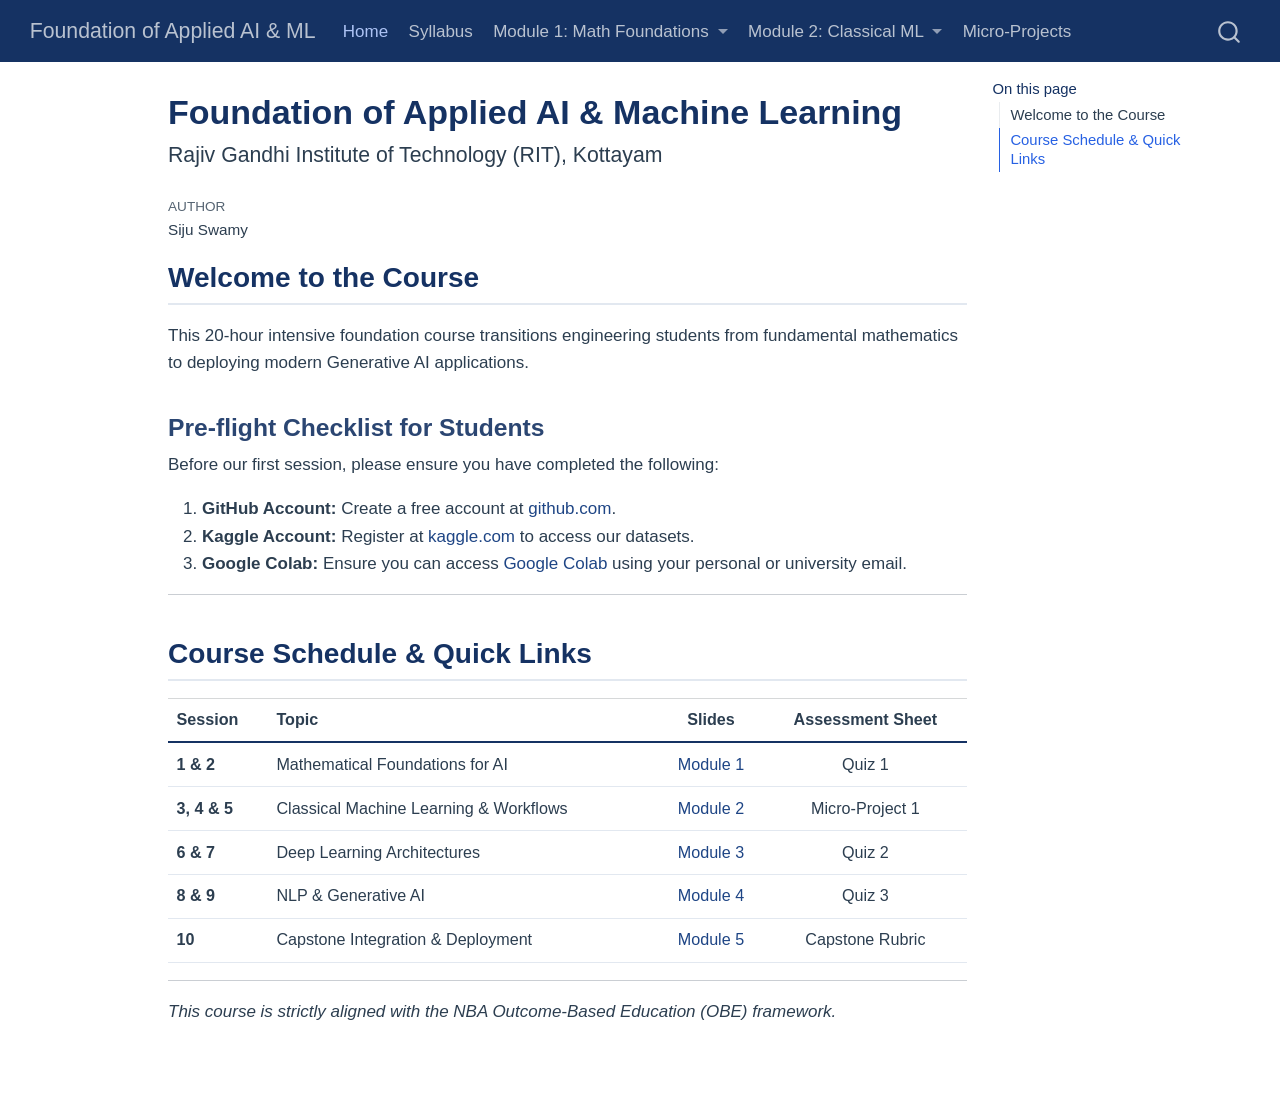
==== docs/index.html @ d94d8a8f "launch" ====
<!DOCTYPE html>
<html xmlns="http://www.w3.org/1999/xhtml" lang="en" xml:lang="en"><head>

<meta charset="utf-8">
<meta name="generator" content="quarto-1.7.31">

<meta name="viewport" content="width=device-width, initial-scale=1.0, user-scalable=yes">

<meta name="author" content="Siju Swamy">

<title>Foundation of Applied AI &amp; Machine Learning – Foundation of Applied AI &amp; ML</title>
<style>
code{white-space: pre-wrap;}
span.smallcaps{font-variant: small-caps;}
div.columns{display: flex; gap: min(4vw, 1.5em);}
div.column{flex: auto; overflow-x: auto;}
div.hanging-indent{margin-left: 1.5em; text-indent: -1.5em;}
ul.task-list{list-style: none;}
ul.task-list li input[type="checkbox"] {
  width: 0.8em;
  margin: 0 0.8em 0.2em -1em; /* quarto-specific, see https://github.com/quarto-dev/quarto-cli/issues/4556 */ 
  vertical-align: middle;
}
</style>


<script src="site_libs/quarto-nav/quarto-nav.js"></script>
<script src="site_libs/quarto-nav/headroom.min.js"></script>
<script src="site_libs/clipboard/clipboard.min.js"></script>
<script src="site_libs/quarto-search/autocomplete.umd.js"></script>
<script src="site_libs/quarto-search/fuse.min.js"></script>
<script src="site_libs/quarto-search/quarto-search.js"></script>
<meta name="quarto:offset" content="./">
<script src="site_libs/quarto-html/quarto.js" type="module"></script>
<script src="site_libs/quarto-html/tabsets/tabsets.js" type="module"></script>
<script src="site_libs/quarto-html/popper.min.js"></script>
<script src="site_libs/quarto-html/tippy.umd.min.js"></script>
<script src="site_libs/quarto-html/anchor.min.js"></script>
<link href="site_libs/quarto-html/tippy.css" rel="stylesheet">
<link href="site_libs/quarto-html/quarto-syntax-highlighting-e1a5c8363afafaef2c763b6775fbf3ca.css" rel="stylesheet" id="quarto-text-highlighting-styles">
<script src="site_libs/bootstrap/bootstrap.min.js"></script>
<link href="site_libs/bootstrap/bootstrap-icons.css" rel="stylesheet">
<link href="site_libs/bootstrap/bootstrap-f8e840f94dfca9d6b5a9540ce614d846.min.css" rel="stylesheet" append-hash="true" id="quarto-bootstrap" data-mode="light">
<script id="quarto-search-options" type="application/json">{
  "location": "navbar",
  "copy-button": false,
  "collapse-after": 3,
  "panel-placement": "end",
  "type": "overlay",
  "limit": 50,
  "keyboard-shortcut": [
    "f",
    "/",
    "s"
  ],
  "show-item-context": false,
  "language": {
    "search-no-results-text": "No results",
    "search-matching-documents-text": "matching documents",
    "search-copy-link-title": "Copy link to search",
    "search-hide-matches-text": "Hide additional matches",
    "search-more-match-text": "more match in this document",
    "search-more-matches-text": "more matches in this document",
    "search-clear-button-title": "Clear",
    "search-text-placeholder": "",
    "search-detached-cancel-button-title": "Cancel",
    "search-submit-button-title": "Submit",
    "search-label": "Search"
  }
}</script>


<link rel="stylesheet" href="styles.css">
</head>

<body class="nav-fixed quarto-light">

<div id="quarto-search-results"></div>
  <header id="quarto-header" class="headroom fixed-top">
    <nav class="navbar navbar-expand-lg " data-bs-theme="dark">
      <div class="navbar-container container-fluid">
      <div class="navbar-brand-container mx-auto">
    <a class="navbar-brand" href="./index.html">
    <span class="navbar-title">Foundation of Applied AI &amp; ML</span>
    </a>
  </div>
            <div id="quarto-search" class="" title="Search"></div>
          <button class="navbar-toggler" type="button" data-bs-toggle="collapse" data-bs-target="#navbarCollapse" aria-controls="navbarCollapse" role="menu" aria-expanded="false" aria-label="Toggle navigation" onclick="if (window.quartoToggleHeadroom) { window.quartoToggleHeadroom(); }">
  <span class="navbar-toggler-icon"></span>
</button>
          <div class="collapse navbar-collapse" id="navbarCollapse">
            <ul class="navbar-nav navbar-nav-scroll me-auto">
  <li class="nav-item">
    <a class="nav-link active" href="./index.html" aria-current="page"> 
<span class="menu-text">Home</span></a>
  </li>  
  <li class="nav-item">
    <a class="nav-link" href="./syllabus.html"> 
<span class="menu-text">Syllabus</span></a>
  </li>  
  <li class="nav-item dropdown ">
    <a class="nav-link dropdown-toggle" href="#" id="nav-menu-module-1-math-foundations" role="link" data-bs-toggle="dropdown" aria-expanded="false">
 <span class="menu-text">Module 1: Math Foundations</span>
    </a>
    <ul class="dropdown-menu" aria-labelledby="nav-menu-module-1-math-foundations">    
        <li>
    <a class="dropdown-item" href="./modules/module1_math.html">
 <span class="dropdown-text">Lecture Slides</span></a>
  </li>  
        <li>
    <a class="dropdown-item" href="./modules/module1_notes.html">
 <span class="dropdown-text">Detailed Study Notes</span></a>
  </li>  
    </ul>
  </li>
  <li class="nav-item dropdown ">
    <a class="nav-link dropdown-toggle" href="#" id="nav-menu-module-2-classical-ml" role="link" data-bs-toggle="dropdown" aria-expanded="false">
 <span class="menu-text">Module 2: Classical ML</span>
    </a>
    <ul class="dropdown-menu" aria-labelledby="nav-menu-module-2-classical-ml">    
        <li>
    <a class="dropdown-item" href="./modules/module2_ml.html">
 <span class="dropdown-text">Lecture Slides</span></a>
  </li>  
        <li>
    <a class="dropdown-item" href="./modules/module2_notes.html">
 <span class="dropdown-text">Detailed Study Notes</span></a>
  </li>  
    </ul>
  </li>
  <li class="nav-item">
    <a class="nav-link" href="./assessments/project_guide.qmd"> 
<span class="menu-text">Micro-Projects</span></a>
  </li>  
</ul>
          </div> <!-- /navcollapse -->
            <div class="quarto-navbar-tools">
</div>
      </div> <!-- /container-fluid -->
    </nav>
</header>
<!-- content -->
<div id="quarto-content" class="quarto-container page-columns page-rows-contents page-layout-article page-navbar">
<!-- sidebar -->
<!-- margin-sidebar -->
    <div id="quarto-margin-sidebar" class="sidebar margin-sidebar">
        <nav id="TOC" role="doc-toc" class="toc-active">
    <h2 id="toc-title">On this page</h2>
   
  <ul>
  <li><a href="#welcome-to-the-course" id="toc-welcome-to-the-course" class="nav-link active" data-scroll-target="#welcome-to-the-course">Welcome to the Course</a>
  <ul class="collapse">
  <li><a href="#pre-flight-checklist-for-students" id="toc-pre-flight-checklist-for-students" class="nav-link" data-scroll-target="#pre-flight-checklist-for-students">Pre-flight Checklist for Students</a></li>
  </ul></li>
  <li><a href="#course-schedule-quick-links" id="toc-course-schedule-quick-links" class="nav-link" data-scroll-target="#course-schedule-quick-links">Course Schedule &amp; Quick Links</a></li>
  </ul>
</nav>
    </div>
<!-- main -->
<main class="content" id="quarto-document-content">

<header id="title-block-header" class="quarto-title-block default">
<div class="quarto-title">
<h1 class="title">Foundation of Applied AI &amp; Machine Learning</h1>
<p class="subtitle lead">Rajiv Gandhi Institute of Technology (RIT), Kottayam</p>
</div>



<div class="quarto-title-meta">

    <div>
    <div class="quarto-title-meta-heading">Author</div>
    <div class="quarto-title-meta-contents">
             <p>Siju Swamy </p>
          </div>
  </div>
    
  
    
  </div>
  


</header>


<section id="welcome-to-the-course" class="level2">
<h2 class="anchored" data-anchor-id="welcome-to-the-course">Welcome to the Course</h2>
<p>This 20-hour intensive foundation course transitions engineering students from fundamental mathematics to deploying modern Generative AI applications.</p>
<section id="pre-flight-checklist-for-students" class="level3">
<h3 class="anchored" data-anchor-id="pre-flight-checklist-for-students">Pre-flight Checklist for Students</h3>
<p>Before our first session, please ensure you have completed the following:</p>
<ol type="1">
<li><strong>GitHub Account:</strong> Create a free account at <a href="https://github.com/">github.com</a>.</li>
<li><strong>Kaggle Account:</strong> Register at <a href="https://kaggle.com/">kaggle.com</a> to access our datasets.</li>
<li><strong>Google Colab:</strong> Ensure you can access <a href="https://colab.research.google.com/">Google Colab</a> using your personal or university email.</li>
</ol>
<hr>
</section>
</section>
<section id="course-schedule-quick-links" class="level2">
<h2 class="anchored" data-anchor-id="course-schedule-quick-links">Course Schedule &amp; Quick Links</h2>
<table class="caption-top table">
<thead>
<tr class="header">
<th style="text-align: left;">Session</th>
<th style="text-align: left;">Topic</th>
<th style="text-align: center;">Slides</th>
<th style="text-align: center;">Assessment Sheet</th>
</tr>
</thead>
<tbody>
<tr class="odd">
<td style="text-align: left;"><strong>1 &amp; 2</strong></td>
<td style="text-align: left;">Mathematical Foundations for AI</td>
<td style="text-align: center;"><a href="./modules/module1_math.html">Module 1</a></td>
<td style="text-align: center;">Quiz 1</td>
</tr>
<tr class="even">
<td style="text-align: left;"><strong>3, 4 &amp; 5</strong></td>
<td style="text-align: left;">Classical Machine Learning &amp; Workflows</td>
<td style="text-align: center;"><a href="./modules/module2_ml.html">Module 2</a></td>
<td style="text-align: center;">Micro-Project 1</td>
</tr>
<tr class="odd">
<td style="text-align: left;"><strong>6 &amp; 7</strong></td>
<td style="text-align: left;">Deep Learning Architectures</td>
<td style="text-align: center;"><a href="modules/module3_dl.qmd">Module 3</a></td>
<td style="text-align: center;">Quiz 2</td>
</tr>
<tr class="even">
<td style="text-align: left;"><strong>8 &amp; 9</strong></td>
<td style="text-align: left;">NLP &amp; Generative AI</td>
<td style="text-align: center;"><a href="modules/module4_nlp.qmd">Module 4</a></td>
<td style="text-align: center;">Quiz 3</td>
</tr>
<tr class="odd">
<td style="text-align: left;"><strong>10</strong></td>
<td style="text-align: left;">Capstone Integration &amp; Deployment</td>
<td style="text-align: center;"><a href="modules/module5_capstone.qmd">Module 5</a></td>
<td style="text-align: center;">Capstone Rubric</td>
</tr>
</tbody>
</table>
<hr>
<p><em>This course is strictly aligned with the NBA Outcome-Based Education (OBE) framework.</em></p>


</section>

</main> <!-- /main -->
<script id="quarto-html-after-body" type="application/javascript">
  window.document.addEventListener("DOMContentLoaded", function (event) {
    const icon = "";
    const anchorJS = new window.AnchorJS();
    anchorJS.options = {
      placement: 'right',
      icon: icon
    };
    anchorJS.add('.anchored');
    const isCodeAnnotation = (el) => {
      for (const clz of el.classList) {
        if (clz.startsWith('code-annotation-')) {                     
          return true;
        }
      }
      return false;
    }
    const onCopySuccess = function(e) {
      // button target
      const button = e.trigger;
      // don't keep focus
      button.blur();
      // flash "checked"
      button.classList.add('code-copy-button-checked');
      var currentTitle = button.getAttribute("title");
      button.setAttribute("title", "Copied!");
      let tooltip;
      if (window.bootstrap) {
        button.setAttribute("data-bs-toggle", "tooltip");
        button.setAttribute("data-bs-placement", "left");
        button.setAttribute("data-bs-title", "Copied!");
        tooltip = new bootstrap.Tooltip(button, 
          { trigger: "manual", 
            customClass: "code-copy-button-tooltip",
            offset: [0, -8]});
        tooltip.show();    
      }
      setTimeout(function() {
        if (tooltip) {
          tooltip.hide();
          button.removeAttribute("data-bs-title");
          button.removeAttribute("data-bs-toggle");
          button.removeAttribute("data-bs-placement");
        }
        button.setAttribute("title", currentTitle);
        button.classList.remove('code-copy-button-checked');
      }, 1000);
      // clear code selection
      e.clearSelection();
    }
    const getTextToCopy = function(trigger) {
        const codeEl = trigger.previousElementSibling.cloneNode(true);
        for (const childEl of codeEl.children) {
          if (isCodeAnnotation(childEl)) {
            childEl.remove();
          }
        }
        return codeEl.innerText;
    }
    const clipboard = new window.ClipboardJS('.code-copy-button:not([data-in-quarto-modal])', {
      text: getTextToCopy
    });
    clipboard.on('success', onCopySuccess);
    if (window.document.getElementById('quarto-embedded-source-code-modal')) {
      const clipboardModal = new window.ClipboardJS('.code-copy-button[data-in-quarto-modal]', {
        text: getTextToCopy,
        container: window.document.getElementById('quarto-embedded-source-code-modal')
      });
      clipboardModal.on('success', onCopySuccess);
    }
      var localhostRegex = new RegExp(/^(?:http|https):\/\/localhost\:?[0-9]*\//);
      var mailtoRegex = new RegExp(/^mailto:/);
        var filterRegex = new RegExp("https:\/\/<your-github-username>\.github\.io\/rit-ai-course");
      var isInternal = (href) => {
          return filterRegex.test(href) || localhostRegex.test(href) || mailtoRegex.test(href);
      }
      // Inspect non-navigation links and adorn them if external
     var links = window.document.querySelectorAll('a[href]:not(.nav-link):not(.navbar-brand):not(.toc-action):not(.sidebar-link):not(.sidebar-item-toggle):not(.pagination-link):not(.no-external):not([aria-hidden]):not(.dropdown-item):not(.quarto-navigation-tool):not(.about-link)');
      for (var i=0; i<links.length; i++) {
        const link = links[i];
        if (!isInternal(link.href)) {
          // undo the damage that might have been done by quarto-nav.js in the case of
          // links that we want to consider external
          if (link.dataset.originalHref !== undefined) {
            link.href = link.dataset.originalHref;
          }
        }
      }
    function tippyHover(el, contentFn, onTriggerFn, onUntriggerFn) {
      const config = {
        allowHTML: true,
        maxWidth: 500,
        delay: 100,
        arrow: false,
        appendTo: function(el) {
            return el.parentElement;
        },
        interactive: true,
        interactiveBorder: 10,
        theme: 'quarto',
        placement: 'bottom-start',
      };
      if (contentFn) {
        config.content = contentFn;
      }
      if (onTriggerFn) {
        config.onTrigger = onTriggerFn;
      }
      if (onUntriggerFn) {
        config.onUntrigger = onUntriggerFn;
      }
      window.tippy(el, config); 
    }
    const noterefs = window.document.querySelectorAll('a[role="doc-noteref"]');
    for (var i=0; i<noterefs.length; i++) {
      const ref = noterefs[i];
      tippyHover(ref, function() {
        // use id or data attribute instead here
        let href = ref.getAttribute('data-footnote-href') || ref.getAttribute('href');
        try { href = new URL(href).hash; } catch {}
        const id = href.replace(/^#\/?/, "");
        const note = window.document.getElementById(id);
        if (note) {
          return note.innerHTML;
        } else {
          return "";
        }
      });
    }
    const xrefs = window.document.querySelectorAll('a.quarto-xref');
    const processXRef = (id, note) => {
      // Strip column container classes
      const stripColumnClz = (el) => {
        el.classList.remove("page-full", "page-columns");
        if (el.children) {
          for (const child of el.children) {
            stripColumnClz(child);
          }
        }
      }
      stripColumnClz(note)
      if (id === null || id.startsWith('sec-')) {
        // Special case sections, only their first couple elements
        const container = document.createElement("div");
        if (note.children && note.children.length > 2) {
          container.appendChild(note.children[0].cloneNode(true));
          for (let i = 1; i < note.children.length; i++) {
            const child = note.children[i];
            if (child.tagName === "P" && child.innerText === "") {
              continue;
            } else {
              container.appendChild(child.cloneNode(true));
              break;
            }
          }
          if (window.Quarto?.typesetMath) {
            window.Quarto.typesetMath(container);
          }
          return container.innerHTML
        } else {
          if (window.Quarto?.typesetMath) {
            window.Quarto.typesetMath(note);
          }
          return note.innerHTML;
        }
      } else {
        // Remove any anchor links if they are present
        const anchorLink = note.querySelector('a.anchorjs-link');
        if (anchorLink) {
          anchorLink.remove();
        }
        if (window.Quarto?.typesetMath) {
          window.Quarto.typesetMath(note);
        }
        if (note.classList.contains("callout")) {
          return note.outerHTML;
        } else {
          return note.innerHTML;
        }
      }
    }
    for (var i=0; i<xrefs.length; i++) {
      const xref = xrefs[i];
      tippyHover(xref, undefined, function(instance) {
        instance.disable();
        let url = xref.getAttribute('href');
        let hash = undefined; 
        if (url.startsWith('#')) {
          hash = url;
        } else {
          try { hash = new URL(url).hash; } catch {}
        }
        if (hash) {
          const id = hash.replace(/^#\/?/, "");
          const note = window.document.getElementById(id);
          if (note !== null) {
            try {
              const html = processXRef(id, note.cloneNode(true));
              instance.setContent(html);
            } finally {
              instance.enable();
              instance.show();
            }
          } else {
            // See if we can fetch this
            fetch(url.split('#')[0])
            .then(res => res.text())
            .then(html => {
              const parser = new DOMParser();
              const htmlDoc = parser.parseFromString(html, "text/html");
              const note = htmlDoc.getElementById(id);
              if (note !== null) {
                const html = processXRef(id, note);
                instance.setContent(html);
              } 
            }).finally(() => {
              instance.enable();
              instance.show();
            });
          }
        } else {
          // See if we can fetch a full url (with no hash to target)
          // This is a special case and we should probably do some content thinning / targeting
          fetch(url)
          .then(res => res.text())
          .then(html => {
            const parser = new DOMParser();
            const htmlDoc = parser.parseFromString(html, "text/html");
            const note = htmlDoc.querySelector('main.content');
            if (note !== null) {
              // This should only happen for chapter cross references
              // (since there is no id in the URL)
              // remove the first header
              if (note.children.length > 0 && note.children[0].tagName === "HEADER") {
                note.children[0].remove();
              }
              const html = processXRef(null, note);
              instance.setContent(html);
            } 
          }).finally(() => {
            instance.enable();
            instance.show();
          });
        }
      }, function(instance) {
      });
    }
        let selectedAnnoteEl;
        const selectorForAnnotation = ( cell, annotation) => {
          let cellAttr = 'data-code-cell="' + cell + '"';
          let lineAttr = 'data-code-annotation="' +  annotation + '"';
          const selector = 'span[' + cellAttr + '][' + lineAttr + ']';
          return selector;
        }
        const selectCodeLines = (annoteEl) => {
          const doc = window.document;
          const targetCell = annoteEl.getAttribute("data-target-cell");
          const targetAnnotation = annoteEl.getAttribute("data-target-annotation");
          const annoteSpan = window.document.querySelector(selectorForAnnotation(targetCell, targetAnnotation));
          const lines = annoteSpan.getAttribute("data-code-lines").split(",");
          const lineIds = lines.map((line) => {
            return targetCell + "-" + line;
          })
          let top = null;
          let height = null;
          let parent = null;
          if (lineIds.length > 0) {
              //compute the position of the single el (top and bottom and make a div)
              const el = window.document.getElementById(lineIds[0]);
              top = el.offsetTop;
              height = el.offsetHeight;
              parent = el.parentElement.parentElement;
            if (lineIds.length > 1) {
              const lastEl = window.document.getElementById(lineIds[lineIds.length - 1]);
              const bottom = lastEl.offsetTop + lastEl.offsetHeight;
              height = bottom - top;
            }
            if (top !== null && height !== null && parent !== null) {
              // cook up a div (if necessary) and position it 
              let div = window.document.getElementById("code-annotation-line-highlight");
              if (div === null) {
                div = window.document.createElement("div");
                div.setAttribute("id", "code-annotation-line-highlight");
                div.style.position = 'absolute';
                parent.appendChild(div);
              }
              div.style.top = top - 2 + "px";
              div.style.height = height + 4 + "px";
              div.style.left = 0;
              let gutterDiv = window.document.getElementById("code-annotation-line-highlight-gutter");
              if (gutterDiv === null) {
                gutterDiv = window.document.createElement("div");
                gutterDiv.setAttribute("id", "code-annotation-line-highlight-gutter");
                gutterDiv.style.position = 'absolute';
                const codeCell = window.document.getElementById(targetCell);
                const gutter = codeCell.querySelector('.code-annotation-gutter');
                gutter.appendChild(gutterDiv);
              }
              gutterDiv.style.top = top - 2 + "px";
              gutterDiv.style.height = height + 4 + "px";
            }
            selectedAnnoteEl = annoteEl;
          }
        };
        const unselectCodeLines = () => {
          const elementsIds = ["code-annotation-line-highlight", "code-annotation-line-highlight-gutter"];
          elementsIds.forEach((elId) => {
            const div = window.document.getElementById(elId);
            if (div) {
              div.remove();
            }
          });
          selectedAnnoteEl = undefined;
        };
          // Handle positioning of the toggle
      window.addEventListener(
        "resize",
        throttle(() => {
          elRect = undefined;
          if (selectedAnnoteEl) {
            selectCodeLines(selectedAnnoteEl);
          }
        }, 10)
      );
      function throttle(fn, ms) {
      let throttle = false;
      let timer;
        return (...args) => {
          if(!throttle) { // first call gets through
              fn.apply(this, args);
              throttle = true;
          } else { // all the others get throttled
              if(timer) clearTimeout(timer); // cancel #2
              timer = setTimeout(() => {
                fn.apply(this, args);
                timer = throttle = false;
              }, ms);
          }
        };
      }
        // Attach click handler to the DT
        const annoteDls = window.document.querySelectorAll('dt[data-target-cell]');
        for (const annoteDlNode of annoteDls) {
          annoteDlNode.addEventListener('click', (event) => {
            const clickedEl = event.target;
            if (clickedEl !== selectedAnnoteEl) {
              unselectCodeLines();
              const activeEl = window.document.querySelector('dt[data-target-cell].code-annotation-active');
              if (activeEl) {
                activeEl.classList.remove('code-annotation-active');
              }
              selectCodeLines(clickedEl);
              clickedEl.classList.add('code-annotation-active');
            } else {
              // Unselect the line
              unselectCodeLines();
              clickedEl.classList.remove('code-annotation-active');
            }
          });
        }
    const findCites = (el) => {
      const parentEl = el.parentElement;
      if (parentEl) {
        const cites = parentEl.dataset.cites;
        if (cites) {
          return {
            el,
            cites: cites.split(' ')
          };
        } else {
          return findCites(el.parentElement)
        }
      } else {
        return undefined;
      }
    };
    var bibliorefs = window.document.querySelectorAll('a[role="doc-biblioref"]');
    for (var i=0; i<bibliorefs.length; i++) {
      const ref = bibliorefs[i];
      const citeInfo = findCites(ref);
      if (citeInfo) {
        tippyHover(citeInfo.el, function() {
          var popup = window.document.createElement('div');
          citeInfo.cites.forEach(function(cite) {
            var citeDiv = window.document.createElement('div');
            citeDiv.classList.add('hanging-indent');
            citeDiv.classList.add('csl-entry');
            var biblioDiv = window.document.getElementById('ref-' + cite);
            if (biblioDiv) {
              citeDiv.innerHTML = biblioDiv.innerHTML;
            }
            popup.appendChild(citeDiv);
          });
          return popup.innerHTML;
        });
      }
    }
  });
  </script>
</div> <!-- /content -->




</body></html>
---- docs/site_libs/quarto-html/tippy.css ----
.tippy-box[data-animation=fade][data-state=hidden]{opacity:0}[data-tippy-root]{max-width:calc(100vw - 10px)}.tippy-box{position:relative;background-color:#333;color:#fff;border-radius:4px;font-size:14px;line-height:1.4;white-space:normal;outline:0;transition-property:transform,visibility,opacity}.tippy-box[data-placement^=top]>.tippy-arrow{bottom:0}.tippy-box[data-placement^=top]>.tippy-arrow:before{bottom:-7px;left:0;border-width:8px 8px 0;border-top-color:initial;transform-origin:center top}.tippy-box[data-placement^=bottom]>.tippy-arrow{top:0}.tippy-box[data-placement^=bottom]>.tippy-arrow:before{top:-7px;left:0;border-width:0 8px 8px;border-bottom-color:initial;transform-origin:center bottom}.tippy-box[data-placement^=left]>.tippy-arrow{right:0}.tippy-box[data-placement^=left]>.tippy-arrow:before{border-width:8px 0 8px 8px;border-left-color:initial;right:-7px;transform-origin:center left}.tippy-box[data-placement^=right]>.tippy-arrow{left:0}.tippy-box[data-placement^=right]>.tippy-arrow:before{left:-7px;border-width:8px 8px 8px 0;border-right-color:initial;transform-origin:center right}.tippy-box[data-inertia][data-state=visible]{transition-timing-function:cubic-bezier(.54,1.5,.38,1.11)}.tippy-arrow{width:16px;height:16px;color:#333}.tippy-arrow:before{content:"";position:absolute;border-color:transparent;border-style:solid}.tippy-content{position:relative;padding:5px 9px;z-index:1}
---- docs/site_libs/quarto-html/quarto-syntax-highlighting-e1a5c8363afafaef2c763b6775fbf3ca.css ----
/* quarto syntax highlight colors */
:root {
  --quarto-hl-ot-color: #003B4F;
  --quarto-hl-at-color: #657422;
  --quarto-hl-ss-color: #20794D;
  --quarto-hl-an-color: #5E5E5E;
  --quarto-hl-fu-color: #4758AB;
  --quarto-hl-st-color: #20794D;
  --quarto-hl-cf-color: #003B4F;
  --quarto-hl-op-color: #5E5E5E;
  --quarto-hl-er-color: #AD0000;
  --quarto-hl-bn-color: #AD0000;
  --quarto-hl-al-color: #AD0000;
  --quarto-hl-va-color: #111111;
  --quarto-hl-bu-color: inherit;
  --quarto-hl-ex-color: inherit;
  --quarto-hl-pp-color: #AD0000;
  --quarto-hl-in-color: #5E5E5E;
  --quarto-hl-vs-color: #20794D;
  --quarto-hl-wa-color: #5E5E5E;
  --quarto-hl-do-color: #5E5E5E;
  --quarto-hl-im-color: #00769E;
  --quarto-hl-ch-color: #20794D;
  --quarto-hl-dt-color: #AD0000;
  --quarto-hl-fl-color: #AD0000;
  --quarto-hl-co-color: #5E5E5E;
  --quarto-hl-cv-color: #5E5E5E;
  --quarto-hl-cn-color: #8f5902;
  --quarto-hl-sc-color: #5E5E5E;
  --quarto-hl-dv-color: #AD0000;
  --quarto-hl-kw-color: #003B4F;
}

/* other quarto variables */
:root {
  --quarto-font-monospace: SFMono-Regular, Menlo, Monaco, Consolas, "Liberation Mono", "Courier New", monospace;
}

/* syntax highlight based on Pandoc's rules */
pre > code.sourceCode > span {
  color: #003B4F;
}

code.sourceCode > span {
  color: #003B4F;
}

div.sourceCode,
div.sourceCode pre.sourceCode {
  color: #003B4F;
}

/* Normal */
code span {
  color: #003B4F;
}

/* Alert */
code span.al {
  color: #AD0000;
  font-style: inherit;
}

/* Annotation */
code span.an {
  color: #5E5E5E;
  font-style: inherit;
}

/* Attribute */
code span.at {
  color: #657422;
  font-style: inherit;
}

/* BaseN */
code span.bn {
  color: #AD0000;
  font-style: inherit;
}

/* BuiltIn */
code span.bu {
  font-style: inherit;
}

/* ControlFlow */
code span.cf {
  color: #003B4F;
  font-weight: bold;
  font-style: inherit;
}

/* Char */
code span.ch {
  color: #20794D;
  font-style: inherit;
}

/* Constant */
code span.cn {
  color: #8f5902;
  font-style: inherit;
}

/* Comment */
code span.co {
  color: #5E5E5E;
  font-style: inherit;
}

/* CommentVar */
code span.cv {
  color: #5E5E5E;
  font-style: italic;
}

/* Documentation */
code span.do {
  color: #5E5E5E;
  font-style: italic;
}

/* DataType */
code span.dt {
  color: #AD0000;
  font-style: inherit;
}

/* DecVal */
code span.dv {
  color: #AD0000;
  font-style: inherit;
}

/* Error */
code span.er {
  color: #AD0000;
  font-style: inherit;
}

/* Extension */
code span.ex {
  font-style: inherit;
}

/* Float */
code span.fl {
  color: #AD0000;
  font-style: inherit;
}

/* Function */
code span.fu {
  color: #4758AB;
  font-style: inherit;
}

/* Import */
code span.im {
  color: #00769E;
  font-style: inherit;
}

/* Information */
code span.in {
  color: #5E5E5E;
  font-style: inherit;
}

/* Keyword */
code span.kw {
  color: #003B4F;
  font-weight: bold;
  font-style: inherit;
}

/* Operator */
code span.op {
  color: #5E5E5E;
  font-style: inherit;
}

/* Other */
code span.ot {
  color: #003B4F;
  font-style: inherit;
}

/* Preprocessor */
code span.pp {
  color: #AD0000;
  font-style: inherit;
}

/* SpecialChar */
code span.sc {
  color: #5E5E5E;
  font-style: inherit;
}

/* SpecialString */
code span.ss {
  color: #20794D;
  font-style: inherit;
}

/* String */
code span.st {
  color: #20794D;
  font-style: inherit;
}

/* Variable */
code span.va {
  color: #111111;
  font-style: inherit;
}

/* VerbatimString */
code span.vs {
  color: #20794D;
  font-style: inherit;
}

/* Warning */
code span.wa {
  color: #5E5E5E;
  font-style: italic;
}

.prevent-inlining {
  content: "</";
}

/*# sourceMappingURL=c735b2cac6c846c1abc72f5ce1520814.css.map */
---- docs/styles.css ----
/* ==========================================================================
   RIT Course Branding Styles
   Theme: Institutional Blue (#153263)
   ========================================================================== */

/* Define Global Variables */
:root {
  --rit-blue: #153263;
  --rit-blue-light: #1e4585;
  --rit-accent: #e63946;
  --text-main: #2c3e50;
  --bg-light: #f8fafc;
}

/* Base Typography & Colors */
body {
  color: var(--text-main);
  font-family: 'Helvetica Neue', Helvetica, Arial, sans-serif;
  line-height: 1.6;
}

/* Headings - Branded Blue */
h1, h2, h3, h4, h5 {
  color: var(--rit-blue);
  font-weight: 600;
  margin-top: 1.5em;
}

h2 {
  border-bottom: 2px solid #e2e8f0;
  padding-bottom: 8px;
}

/* Hyperlinks */
a {
  color: var(--rit-blue-light);
  text-decoration: none;
  font-weight: 500;
  transition: color 0.2s ease-in-out;
}

a:hover {
  color: var(--rit-accent);
  text-decoration: underline;
}

/* Tables (Make them look like the LaTeX syllabus) */
table {
  width: 100%;
  border-collapse: collapse;
  margin: 1.5em 0;
  font-size: 0.95em;
}

th {
  background-color: var(--bg-light);
  color: var(--rit-blue);
  border-bottom: 2px solid var(--rit-blue) !important;
  padding: 12px 8px;
  text-align: left;
}

td {
  border-bottom: 1px solid #e2e8f0;
  padding: 10px 8px;
}

/* Callout Boxes (Overrides for the OBE Assessment Box) */
div.callout-note {
  border-left-color: var(--rit-blue) !important;
  background-color: var(--bg-light);
  box-shadow: 0 4px 6px -1px rgba(0, 0, 0, 0.1);
  border-radius: 4px;
}

div.callout-note .callout-header {
  background-color: rgba(21, 50, 99, 0.05) !important;
  color: var(--rit-blue) !important;
  font-weight: bold;
}

div.callout-note .callout-icon::before {
  color: var(--rit-blue) !important;
}

/* Code block styling */
pre.sourceCode {
  border-radius: 6px;
  border: 1px solid #e2e8f0;
  background-color: #f1f5f9;
}
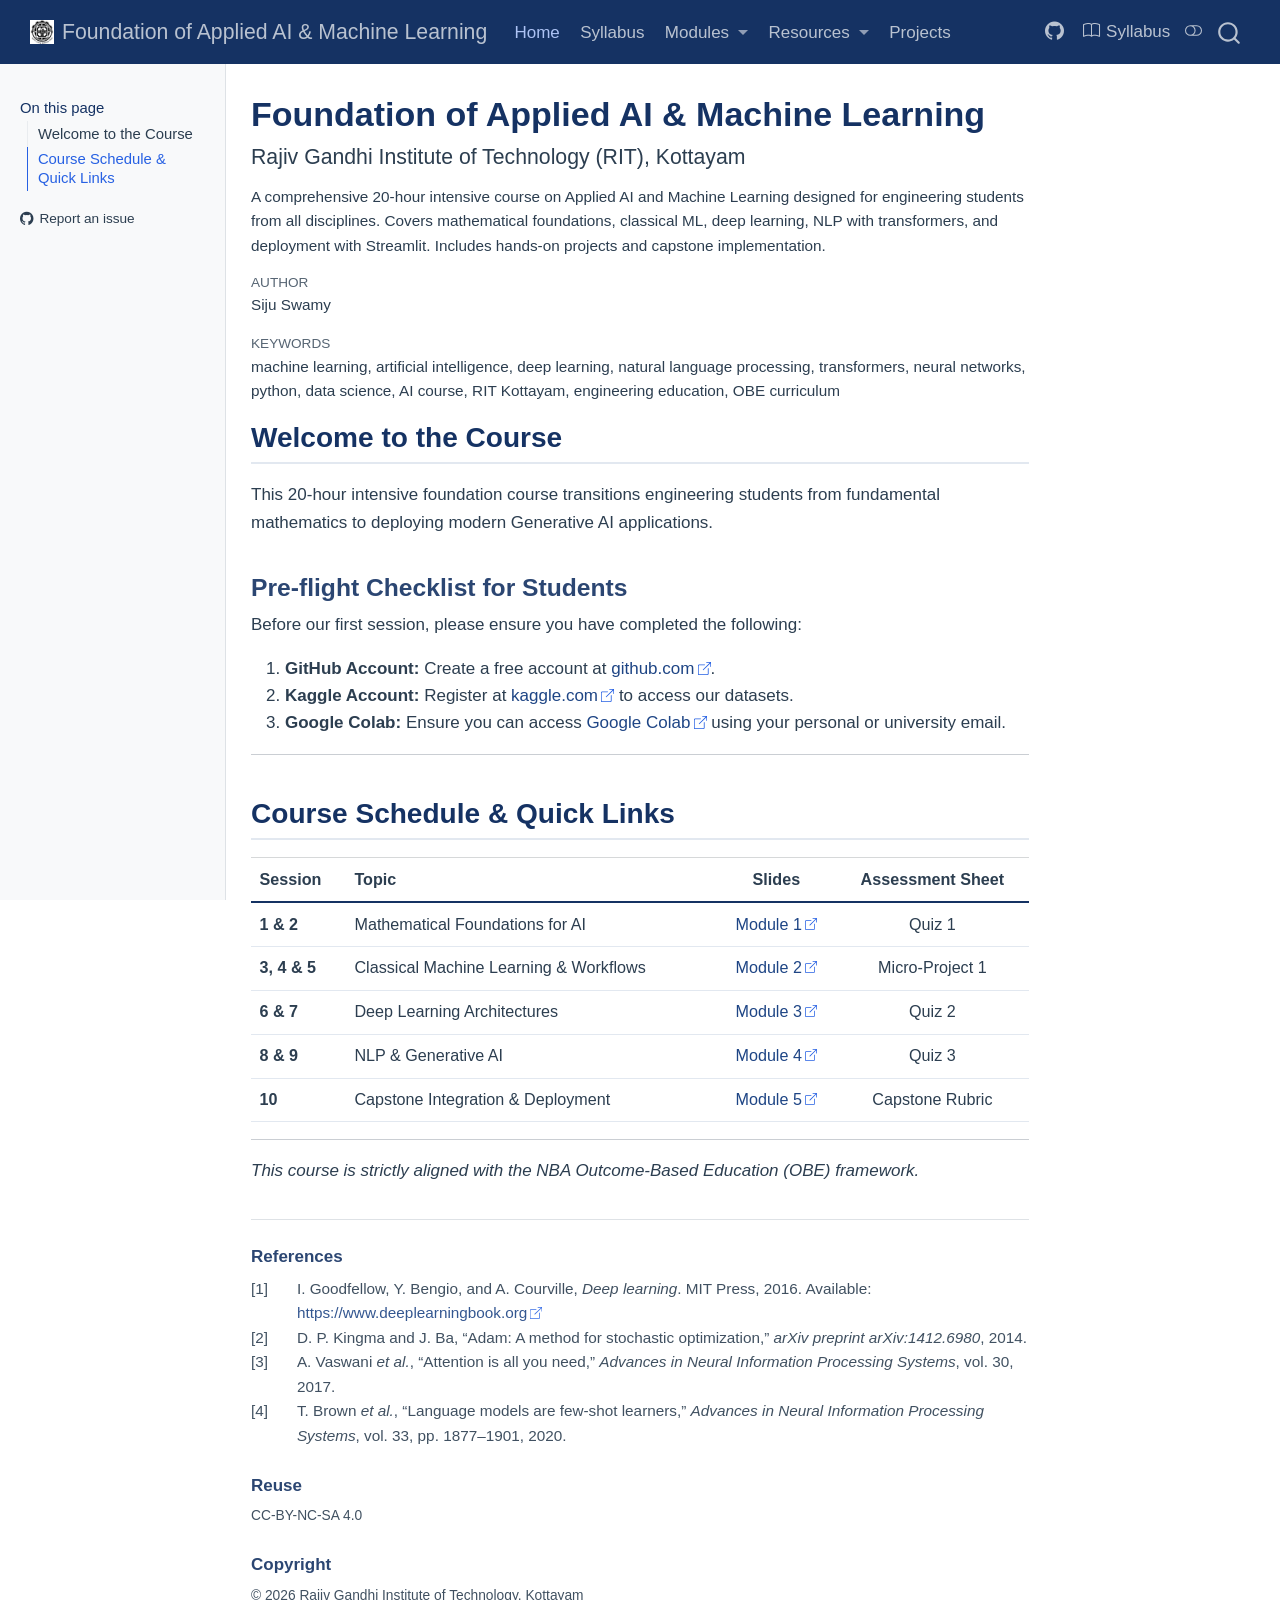
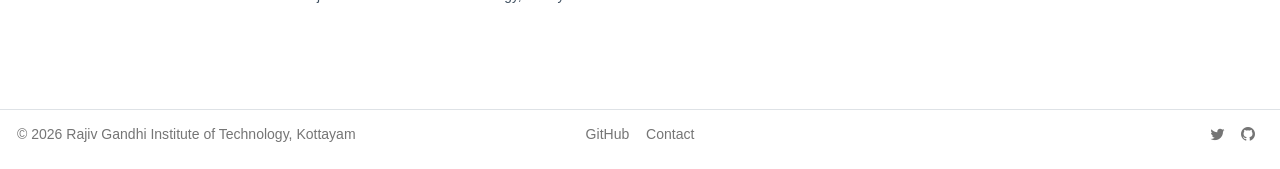
==== commit 5ae8e96f: "update-final" ====
--- a/docs/index.html
+++ b/docs/index.html
@@ -7,8 +7,10 @@
 <meta name="viewport" content="width=device-width, initial-scale=1.0, user-scalable=yes">
 
 <meta name="author" content="Siju Swamy">
-
-<title>Foundation of Applied AI &amp; Machine Learning – Foundation of Applied AI &amp; ML</title>
+<meta name="keywords" content="machine learning, artificial intelligence, deep learning, natural language processing, transformers, neural networks, python, data science, AI course, RIT Kottayam, engineering education, OBE curriculum">
+<meta name="description" content="A comprehensive 20-hour intensive course on Applied AI and Machine Learning designed for engineering students from all disciplines. Covers mathematical foundations, classical ML, deep learning, NLP with transformers, and deployment with Streamlit. Includes hands-on projects and capstone implementation.">
+
+<title>Foundation of Applied AI &amp; Machine Learning</title>
 <style>
 code{white-space: pre-wrap;}
 span.smallcaps{font-variant: small-caps;}
@@ -21,7 +23,27 @@
   margin: 0 0.8em 0.2em -1em; /* quarto-specific, see https://github.com/quarto-dev/quarto-cli/issues/4556 */ 
   vertical-align: middle;
 }
-</style>
+/* CSS for citations */
+div.csl-bib-body { }
+div.csl-entry {
+  clear: both;
+  margin-bottom: 0em;
+}
+.hanging-indent div.csl-entry {
+  margin-left:2em;
+  text-indent:-2em;
+}
+div.csl-left-margin {
+  min-width:2em;
+  float:left;
+}
+div.csl-right-inline {
+  margin-left:2em;
+  padding-left:1em;
+}
+div.csl-indent {
+  margin-left: 2em;
+}</style>
 
 
 <script src="site_libs/quarto-nav/quarto-nav.js"></script>
@@ -37,13 +59,17 @@
 <script src="site_libs/quarto-html/tippy.umd.min.js"></script>
 <script src="site_libs/quarto-html/anchor.min.js"></script>
 <link href="site_libs/quarto-html/tippy.css" rel="stylesheet">
-<link href="site_libs/quarto-html/quarto-syntax-highlighting-e1a5c8363afafaef2c763b6775fbf3ca.css" rel="stylesheet" id="quarto-text-highlighting-styles">
+<link href="site_libs/quarto-html/quarto-syntax-highlighting-e1a5c8363afafaef2c763b6775fbf3ca.css" rel="stylesheet" class="quarto-color-scheme" id="quarto-text-highlighting-styles">
+<link href="site_libs/quarto-html/quarto-syntax-highlighting-dark-8ef56b68f8fa1e9d2ba328e99e439f80.css" rel="stylesheet" class="quarto-color-scheme quarto-color-alternate" id="quarto-text-highlighting-styles">
+<link href="site_libs/quarto-html/quarto-syntax-highlighting-e1a5c8363afafaef2c763b6775fbf3ca.css" rel="stylesheet" class="quarto-color-scheme-extra" id="quarto-text-highlighting-styles">
 <script src="site_libs/bootstrap/bootstrap.min.js"></script>
 <link href="site_libs/bootstrap/bootstrap-icons.css" rel="stylesheet">
-<link href="site_libs/bootstrap/bootstrap-f8e840f94dfca9d6b5a9540ce614d846.min.css" rel="stylesheet" append-hash="true" id="quarto-bootstrap" data-mode="light">
+<link href="site_libs/bootstrap/bootstrap-1cf875210b1cc0385a316f3732c8c7cf.min.css" rel="stylesheet" append-hash="true" class="quarto-color-scheme" id="quarto-bootstrap" data-mode="light">
+<link href="site_libs/bootstrap/bootstrap-dark-2e0ed1ca80c5c685af2d94f60bb36e78.min.css" rel="stylesheet" append-hash="true" class="quarto-color-scheme quarto-color-alternate" id="quarto-bootstrap" data-mode="dark">
+<link href="site_libs/bootstrap/bootstrap-1cf875210b1cc0385a316f3732c8c7cf.min.css" rel="stylesheet" append-hash="true" class="quarto-color-scheme-extra" id="quarto-bootstrap" data-mode="light">
 <script id="quarto-search-options" type="application/json">{
   "location": "navbar",
-  "copy-button": false,
+  "copy-button": true,
   "collapse-after": 3,
   "panel-placement": "end",
   "type": "overlay",
@@ -53,7 +79,6 @@
     "/",
     "s"
   ],
-  "show-item-context": false,
   "language": {
     "search-no-results-text": "No results",
     "search-matching-documents-text": "matching documents",
@@ -71,17 +96,190 @@
 
 
 <link rel="stylesheet" href="styles.css">
+<meta property="og:title" content="Foundation of Applied AI &amp; Machine Learning">
+<meta property="og:description" content="Comprehensive AI/ML course for engineering students">
+<meta property="og:image" content="https://sijuswamyresearch.github.io/rit-ai-course/images/course-banner.png">
+<meta property="og:site_name" content="Foundation of Applied AI &amp; Machine Learning">
+<meta name="twitter:title" content="Foundation of Applied AI &amp; Machine Learning">
+<meta name="twitter:description" content="A comprehensive 20-hour intensive course on Applied AI and Machine Learning designed for engineering students from all disciplines. Covers mathematical foundations, classical ML, deep learning, NLP with transformers, and deployment with Streamlit. Includes hands-on projects and capstone implementation.">
+<meta name="twitter:image" content="https://sijuswamyresearch.github.io/rit-ai-course/images/course-banner.png">
+<meta name="twitter:card" content="summary_large_image">
 </head>
 
-<body class="nav-fixed quarto-light">
+<body class="docked nav-fixed quarto-light"><script id="quarto-html-before-body" type="application/javascript">
+    const toggleBodyColorMode = (bsSheetEl) => {
+      const mode = bsSheetEl.getAttribute("data-mode");
+      const bodyEl = window.document.querySelector("body");
+      if (mode === "dark") {
+        bodyEl.classList.add("quarto-dark");
+        bodyEl.classList.remove("quarto-light");
+      } else {
+        bodyEl.classList.add("quarto-light");
+        bodyEl.classList.remove("quarto-dark");
+      }
+    }
+    const toggleBodyColorPrimary = () => {
+      const bsSheetEl = window.document.querySelector("link#quarto-bootstrap:not([rel=disabled-stylesheet])");
+      if (bsSheetEl) {
+        toggleBodyColorMode(bsSheetEl);
+      }
+    }
+    const setColorSchemeToggle = (alternate) => {
+      const toggles = window.document.querySelectorAll('.quarto-color-scheme-toggle');
+      for (let i=0; i < toggles.length; i++) {
+        const toggle = toggles[i];
+        if (toggle) {
+          if (alternate) {
+            toggle.classList.add("alternate");
+          } else {
+            toggle.classList.remove("alternate");
+          }
+        }
+      }
+    };
+    const toggleColorMode = (alternate) => {
+      // Switch the stylesheets
+      const primaryStylesheets = window.document.querySelectorAll('link.quarto-color-scheme:not(.quarto-color-alternate)');
+      const alternateStylesheets = window.document.querySelectorAll('link.quarto-color-scheme.quarto-color-alternate');
+      manageTransitions('#quarto-margin-sidebar .nav-link', false);
+      if (alternate) {
+        // note: dark is layered on light, we don't disable primary!
+        enableStylesheet(alternateStylesheets);
+        for (const sheetNode of alternateStylesheets) {
+          if (sheetNode.id === "quarto-bootstrap") {
+            toggleBodyColorMode(sheetNode);
+          }
+        }
+      } else {
+        disableStylesheet(alternateStylesheets);
+        enableStylesheet(primaryStylesheets)
+        toggleBodyColorPrimary();
+      }
+      manageTransitions('#quarto-margin-sidebar .nav-link', true);
+      // Switch the toggles
+      setColorSchemeToggle(alternate)
+      // Hack to workaround the fact that safari doesn't
+      // properly recolor the scrollbar when toggling (#1455)
+      if (navigator.userAgent.indexOf('Safari') > 0 && navigator.userAgent.indexOf('Chrome') == -1) {
+        manageTransitions("body", false);
+        window.scrollTo(0, 1);
+        setTimeout(() => {
+          window.scrollTo(0, 0);
+          manageTransitions("body", true);
+        }, 40);
+      }
+    }
+    const disableStylesheet = (stylesheets) => {
+      for (let i=0; i < stylesheets.length; i++) {
+        const stylesheet = stylesheets[i];
+        stylesheet.rel = 'disabled-stylesheet';
+      }
+    }
+    const enableStylesheet = (stylesheets) => {
+      for (let i=0; i < stylesheets.length; i++) {
+        const stylesheet = stylesheets[i];
+        if(stylesheet.rel !== 'stylesheet') { // for Chrome, which will still FOUC without this check
+          stylesheet.rel = 'stylesheet';
+        }
+      }
+    }
+    const manageTransitions = (selector, allowTransitions) => {
+      const els = window.document.querySelectorAll(selector);
+      for (let i=0; i < els.length; i++) {
+        const el = els[i];
+        if (allowTransitions) {
+          el.classList.remove('notransition');
+        } else {
+          el.classList.add('notransition');
+        }
+      }
+    }
+    const isFileUrl = () => {
+      return window.location.protocol === 'file:';
+    }
+    const hasAlternateSentinel = () => {
+      let styleSentinel = getColorSchemeSentinel();
+      if (styleSentinel !== null) {
+        return styleSentinel === "alternate";
+      } else {
+        return false;
+      }
+    }
+    const setStyleSentinel = (alternate) => {
+      const value = alternate ? "alternate" : "default";
+      if (!isFileUrl()) {
+        window.localStorage.setItem("quarto-color-scheme", value);
+      } else {
+        localAlternateSentinel = value;
+      }
+    }
+    const getColorSchemeSentinel = () => {
+      if (!isFileUrl()) {
+        const storageValue = window.localStorage.getItem("quarto-color-scheme");
+        return storageValue != null ? storageValue : localAlternateSentinel;
+      } else {
+        return localAlternateSentinel;
+      }
+    }
+    const toggleGiscusIfUsed = (isAlternate, darkModeDefault) => {
+      const baseTheme = document.querySelector('#giscus-base-theme')?.value ?? 'light';
+      const alternateTheme = document.querySelector('#giscus-alt-theme')?.value ?? 'dark';
+      let newTheme = '';
+      if(authorPrefersDark) {
+        newTheme = isAlternate ? baseTheme : alternateTheme;
+      } else {
+        newTheme = isAlternate ? alternateTheme : baseTheme;
+      }
+      const changeGiscusTheme = () => {
+        // From: https://github.com/giscus/giscus/issues/336
+        const sendMessage = (message) => {
+          const iframe = document.querySelector('iframe.giscus-frame');
+          if (!iframe) return;
+          iframe.contentWindow.postMessage({ giscus: message }, 'https://giscus.app');
+        }
+        sendMessage({
+          setConfig: {
+            theme: newTheme
+          }
+        });
+      }
+      const isGiscussLoaded = window.document.querySelector('iframe.giscus-frame') !== null;
+      if (isGiscussLoaded) {
+        changeGiscusTheme();
+      }
+    };
+    const authorPrefersDark = false;
+    const darkModeDefault = authorPrefersDark;
+      document.querySelector('link#quarto-text-highlighting-styles.quarto-color-scheme-extra').rel = 'disabled-stylesheet';
+      document.querySelector('link#quarto-bootstrap.quarto-color-scheme-extra').rel = 'disabled-stylesheet';
+    let localAlternateSentinel = darkModeDefault ? 'alternate' : 'default';
+    // Dark / light mode switch
+    window.quartoToggleColorScheme = () => {
+      // Read the current dark / light value
+      let toAlternate = !hasAlternateSentinel();
+      toggleColorMode(toAlternate);
+      setStyleSentinel(toAlternate);
+      toggleGiscusIfUsed(toAlternate, darkModeDefault);
+      window.dispatchEvent(new Event('resize'));
+    };
+    // Switch to dark mode if need be
+    if (hasAlternateSentinel()) {
+      toggleColorMode(true);
+    } else {
+      toggleColorMode(false);
+    }
+  </script>
 
 <div id="quarto-search-results"></div>
   <header id="quarto-header" class="headroom fixed-top">
     <nav class="navbar navbar-expand-lg " data-bs-theme="dark">
       <div class="navbar-container container-fluid">
       <div class="navbar-brand-container mx-auto">
+    <a href="./index.html" class="navbar-brand navbar-brand-logo">
+    <img src="./images/rit-logo.png" alt="RIT Kottayam Logo" class="navbar-logo">
+    </a>
     <a class="navbar-brand" href="./index.html">
-    <span class="navbar-title">Foundation of Applied AI &amp; ML</span>
+    <span class="navbar-title">Foundation of Applied AI &amp; Machine Learning</span>
     </a>
   </div>
             <div id="quarto-search" class="" title="Search"></div>
@@ -99,42 +297,71 @@
 <span class="menu-text">Syllabus</span></a>
   </li>  
   <li class="nav-item dropdown ">
-    <a class="nav-link dropdown-toggle" href="#" id="nav-menu-module-1-math-foundations" role="link" data-bs-toggle="dropdown" aria-expanded="false">
- <span class="menu-text">Module 1: Math Foundations</span>
+    <a class="nav-link dropdown-toggle" href="#" id="nav-menu-modules" role="link" data-bs-toggle="dropdown" aria-expanded="false">
+ <span class="menu-text">Modules</span>
     </a>
-    <ul class="dropdown-menu" aria-labelledby="nav-menu-module-1-math-foundations">    
+    <ul class="dropdown-menu" aria-labelledby="nav-menu-modules">    
         <li>
     <a class="dropdown-item" href="./modules/module1_math.html">
- <span class="dropdown-text">Lecture Slides</span></a>
+ <span class="dropdown-text">Module 1: Mathematical Foundations</span></a>
   </li>  
         <li>
-    <a class="dropdown-item" href="./modules/module1_notes.html">
- <span class="dropdown-text">Detailed Study Notes</span></a>
+    <a class="dropdown-item" href="./modules/module2_ml.html">
+ <span class="dropdown-text">Module 2: Classical Machine Learning</span></a>
+  </li>  
+        <li>
+    <a class="dropdown-item" href="./modules/module3_dl.html">
+ <span class="dropdown-text">Module 3: Deep Learning</span></a>
+  </li>  
+        <li>
+    <a class="dropdown-item" href="./modules/module4_nlp.html">
+ <span class="dropdown-text">Module 4: NLP &amp; Generative AI</span></a>
+  </li>  
+        <li>
+    <a class="dropdown-item" href="./modules/module5_deploy.html">
+ <span class="dropdown-text">Module 5: Capstone &amp; Deployment</span></a>
   </li>  
     </ul>
   </li>
   <li class="nav-item dropdown ">
-    <a class="nav-link dropdown-toggle" href="#" id="nav-menu-module-2-classical-ml" role="link" data-bs-toggle="dropdown" aria-expanded="false">
- <span class="menu-text">Module 2: Classical ML</span>
+    <a class="nav-link dropdown-toggle" href="#" id="nav-menu-resources" role="link" data-bs-toggle="dropdown" aria-expanded="false">
+ <span class="menu-text">Resources</span>
     </a>
-    <ul class="dropdown-menu" aria-labelledby="nav-menu-module-2-classical-ml">    
+    <ul class="dropdown-menu" aria-labelledby="nav-menu-resources">    
         <li>
-    <a class="dropdown-item" href="./modules/module2_ml.html">
- <span class="dropdown-text">Lecture Slides</span></a>
+    <a class="dropdown-item" href="./modules/references.bib">
+ <span class="dropdown-text">References</span></a>
   </li>  
         <li>
-    <a class="dropdown-item" href="./modules/module2_notes.html">
- <span class="dropdown-text">Detailed Study Notes</span></a>
+    <a class="dropdown-item" href="./resources/reading-list.html">
+ <span class="dropdown-text">Additional Reading</span></a>
+  </li>  
+        <li>
+    <a class="dropdown-item" href="./resources/tools.html">
+ <span class="dropdown-text">Tools &amp; Software</span></a>
   </li>  
     </ul>
   </li>
   <li class="nav-item">
-    <a class="nav-link" href="./assessments/project_guide.qmd"> 
-<span class="menu-text">Micro-Projects</span></a>
+    <a class="nav-link" href="./assessments/project_guide.html"> 
+<span class="menu-text">Projects</span></a>
+  </li>  
+</ul>
+            <ul class="navbar-nav navbar-nav-scroll ms-auto">
+  <li class="nav-item compact">
+    <a class="nav-link" href="https://github.com/sijuswamyresearch/rit-ai-course"> <i class="bi bi-github" role="img" aria-label="GitHub Repository">
+</i> 
+<span class="menu-text"></span></a>
+  </li>  
+  <li class="nav-item">
+    <a class="nav-link" href="./syllabus.html"> <i class="bi bi-book" role="img">
+</i> 
+<span class="menu-text">Syllabus</span></a>
   </li>  
 </ul>
           </div> <!-- /navcollapse -->
             <div class="quarto-navbar-tools">
+  <a href="" class="quarto-color-scheme-toggle quarto-navigation-tool  px-1" onclick="window.quartoToggleColorScheme(); return false;" title="Toggle dark mode"><i class="bi"></i></a>
 </div>
       </div> <!-- /container-fluid -->
     </nav>
@@ -142,9 +369,8 @@
 <!-- content -->
 <div id="quarto-content" class="quarto-container page-columns page-rows-contents page-layout-article page-navbar">
 <!-- sidebar -->
-<!-- margin-sidebar -->
-    <div id="quarto-margin-sidebar" class="sidebar margin-sidebar">
-        <nav id="TOC" role="doc-toc" class="toc-active">
+  <nav id="quarto-sidebar" class="sidebar collapse collapse-horizontal quarto-sidebar-collapse-item sidebar-navigation docked overflow-auto">
+    <nav id="TOC" role="doc-toc" class="toc-active">
     <h2 id="toc-title">On this page</h2>
    
   <ul>
@@ -154,10 +380,15 @@
   </ul></li>
   <li><a href="#course-schedule-quick-links" id="toc-course-schedule-quick-links" class="nav-link" data-scroll-target="#course-schedule-quick-links">Course Schedule &amp; Quick Links</a></li>
   </ul>
+<div class="toc-actions"><ul><li><a href="https://github.com/sijuswamyresearch/rit-ai-course/issues" class="toc-action"><i class="bi bi-github"></i>Report an issue</a></li></ul></div></nav>
 </nav>
+<div id="quarto-sidebar-glass" class="quarto-sidebar-collapse-item" data-bs-toggle="collapse" data-bs-target=".quarto-sidebar-collapse-item"></div>
+<!-- margin-sidebar -->
+    <div id="quarto-margin-sidebar" class="sidebar margin-sidebar zindex-bottom">
     </div>
 <!-- main -->
 <main class="content" id="quarto-document-content">
+
 
 <header id="title-block-header" class="quarto-title-block default">
 <div class="quarto-title">
@@ -165,6 +396,11 @@
 <p class="subtitle lead">Rajiv Gandhi Institute of Technology (RIT), Kottayam</p>
 </div>
 
+<div>
+  <div class="description">
+    <p>A comprehensive 20-hour intensive course on Applied AI and Machine Learning designed for engineering students from all disciplines. Covers mathematical foundations, classical ML, deep learning, NLP with transformers, and deployment with Streamlit. Includes hands-on projects and capstone implementation.</p>
+  </div>
+</div>
 
 
 <div class="quarto-title-meta">
@@ -181,6 +417,12 @@
   </div>
   
 
+<div>
+  <div class="keywords">
+    <div class="block-title">Keywords</div>
+    <p>machine learning, artificial intelligence, deep learning, natural language processing, transformers, neural networks, python, data science, AI course, RIT Kottayam, engineering education, OBE curriculum</p>
+  </div>
+</div>
 
 </header>
 
@@ -226,19 +468,19 @@
 <tr class="odd">
 <td style="text-align: left;"><strong>6 &amp; 7</strong></td>
 <td style="text-align: left;">Deep Learning Architectures</td>
-<td style="text-align: center;"><a href="modules/module3_dl.qmd">Module 3</a></td>
+<td style="text-align: center;"><a href="./modules/module3_dl.html">Module 3</a></td>
 <td style="text-align: center;">Quiz 2</td>
 </tr>
 <tr class="even">
 <td style="text-align: left;"><strong>8 &amp; 9</strong></td>
 <td style="text-align: left;">NLP &amp; Generative AI</td>
-<td style="text-align: center;"><a href="modules/module4_nlp.qmd">Module 4</a></td>
+<td style="text-align: center;"><a href="./modules/module4_nlp.html">Module 4</a></td>
 <td style="text-align: center;">Quiz 3</td>
 </tr>
 <tr class="odd">
 <td style="text-align: left;"><strong>10</strong></td>
 <td style="text-align: left;">Capstone Integration &amp; Deployment</td>
-<td style="text-align: center;"><a href="modules/module5_capstone.qmd">Module 5</a></td>
+<td style="text-align: center;"><a href="./modules/module5_deploy.html">Module 5</a></td>
 <td style="text-align: center;">Capstone Rubric</td>
 </tr>
 </tbody>
@@ -247,11 +489,38 @@
 <p><em>This course is strictly aligned with the NBA Outcome-Based Education (OBE) framework.</em></p>
 
 
+
 </section>
 
-</main> <!-- /main -->
+<a onclick="window.scrollTo(0, 0); return false;" role="button" id="quarto-back-to-top"><i class="bi bi-arrow-up"></i> Back to top</a><div id="quarto-appendix" class="default"><section class="quarto-appendix-contents" role="doc-bibliography" id="quarto-bibliography"><h2 class="anchored quarto-appendix-heading">References</h2><div id="refs" class="references csl-bib-body" data-entry-spacing="0" role="list">
+<div id="ref-goodfellow2016deep" class="csl-entry" role="listitem">
+<div class="csl-left-margin">[1] </div><div class="csl-right-inline">I. Goodfellow, Y. Bengio, and A. Courville, <em>Deep learning</em>. MIT Press, 2016. Available: <a href="https://www.deeplearningbook.org">https://www.deeplearningbook.org</a></div>
+</div>
+<div id="ref-kingma2014adam" class="csl-entry" role="listitem">
+<div class="csl-left-margin">[2] </div><div class="csl-right-inline">D. P. Kingma and J. Ba, <span>“Adam: A method for stochastic optimization,”</span> <em>arXiv preprint arXiv:1412.6980</em>, 2014.</div>
+</div>
+<div id="ref-vaswani2017attention" class="csl-entry" role="listitem">
+<div class="csl-left-margin">[3] </div><div class="csl-right-inline">A. Vaswani <em>et al.</em>, <span>“Attention is all you need,”</span> <em>Advances in Neural Information Processing Systems</em>, vol. 30, 2017.</div>
+</div>
+<div id="ref-brown2020language" class="csl-entry" role="listitem">
+<div class="csl-left-margin">[4] </div><div class="csl-right-inline">T. Brown <em>et al.</em>, <span>“Language models are few-shot learners,”</span> <em>Advances in Neural Information Processing Systems</em>, vol. 33, pp. 1877–1901, 2020.</div>
+</div>
+</div></section><section class="quarto-appendix-contents" id="quarto-reuse"><h2 class="anchored quarto-appendix-heading">Reuse</h2><div class="quarto-appendix-contents"><div>CC-BY-NC-SA 4.0</div></div></section><section class="quarto-appendix-contents" id="quarto-copyright"><h2 class="anchored quarto-appendix-heading">Copyright</h2><div class="quarto-appendix-contents"><div>© 2026 Rajiv Gandhi Institute of Technology, Kottayam</div></div></section></div></main> <!-- /main -->
 <script id="quarto-html-after-body" type="application/javascript">
   window.document.addEventListener("DOMContentLoaded", function (event) {
+    // Ensure there is a toggle, if there isn't float one in the top right
+    if (window.document.querySelector('.quarto-color-scheme-toggle') === null) {
+      const a = window.document.createElement('a');
+      a.classList.add('top-right');
+      a.classList.add('quarto-color-scheme-toggle');
+      a.href = "";
+      a.onclick = function() { try { window.quartoToggleColorScheme(); } catch {} return false; };
+      const i = window.document.createElement("i");
+      i.classList.add('bi');
+      a.appendChild(i);
+      window.document.body.appendChild(a);
+    }
+    setColorSchemeToggle(hasAlternateSentinel())
     const icon = "";
     const anchorJS = new window.AnchorJS();
     anchorJS.options = {
@@ -322,7 +591,7 @@
     }
       var localhostRegex = new RegExp(/^(?:http|https):\/\/localhost\:?[0-9]*\//);
       var mailtoRegex = new RegExp(/^mailto:/);
-        var filterRegex = new RegExp("https:\/\/<your-github-username>\.github\.io\/rit-ai-course");
+        var filterRegex = new RegExp("https:\/\/sijuswamyresearch\.github\.io\/rit-ai-course");
       var isInternal = (href) => {
           return filterRegex.test(href) || localhostRegex.test(href) || mailtoRegex.test(href);
       }
@@ -336,6 +605,13 @@
           if (link.dataset.originalHref !== undefined) {
             link.href = link.dataset.originalHref;
           }
+            // target, if specified
+            link.setAttribute("target", "_blank");
+            if (link.getAttribute("rel") === null) {
+              link.setAttribute("rel", "noopener");
+            }
+            // default icon
+            link.classList.add("external");
         }
       }
     function tippyHover(el, contentFn, onTriggerFn, onUntriggerFn) {
@@ -650,6 +926,43 @@
   });
   </script>
 </div> <!-- /content -->
+<footer class="footer">
+  <div class="nav-footer">
+    <div class="nav-footer-left">
+<p>© 2026 Rajiv Gandhi Institute of Technology, Kottayam</p>
+</div>   
+    <div class="nav-footer-center">
+      <ul class="footer-items list-unstyled">
+    <li class="nav-item">
+    <a class="nav-link" href="https://github.com/sijuswamyresearch/rit-ai-course">
+<p>GitHub</p>
+</a>
+  </li>  
+    <li class="nav-item">
+    <a class="nav-link" href="./sijuswamy@gmail.com">
+<p>Contact</p>
+</a>
+  </li>  
+</ul>
+    <div class="toc-actions d-sm-block d-md-none"><ul><li><a href="https://github.com/sijuswamyresearch/rit-ai-course/issues" class="toc-action"><i class="bi bi-github"></i>Report an issue</a></li></ul></div></div>
+    <div class="nav-footer-right">
+      <ul class="footer-items list-unstyled">
+    <li class="nav-item compact">
+    <a class="nav-link" href="https://twitter.com/rit_kottayam">
+      <i class="bi bi-twitter" role="img">
+</i> 
+    </a>
+  </li>  
+    <li class="nav-item compact">
+    <a class="nav-link" href="https://github.com/sijuswamyresearch">
+      <i class="bi bi-github" role="img">
+</i> 
+    </a>
+  </li>  
+</ul>
+    </div>
+  </div>
+</footer>
 
 
 
--- a/docs/site_libs/quarto-html/quarto-syntax-highlighting-dark-8ef56b68f8fa1e9d2ba328e99e439f80.css
+++ b/docs/site_libs/quarto-html/quarto-syntax-highlighting-dark-8ef56b68f8fa1e9d2ba328e99e439f80.css
@@ -0,0 +1,219 @@
+/* quarto syntax highlight colors */
+:root {
+  --quarto-hl-al-color: #f07178;
+  --quarto-hl-an-color: #d4d0ab;
+  --quarto-hl-at-color: #00e0e0;
+  --quarto-hl-bn-color: #d4d0ab;
+  --quarto-hl-bu-color: #abe338;
+  --quarto-hl-ch-color: #abe338;
+  --quarto-hl-co-color: #f8f8f2;
+  --quarto-hl-cv-color: #ffd700;
+  --quarto-hl-cn-color: #ffd700;
+  --quarto-hl-cf-color: #ffa07a;
+  --quarto-hl-dt-color: #ffa07a;
+  --quarto-hl-dv-color: #d4d0ab;
+  --quarto-hl-do-color: #f8f8f2;
+  --quarto-hl-er-color: #f07178;
+  --quarto-hl-ex-color: #00e0e0;
+  --quarto-hl-fl-color: #d4d0ab;
+  --quarto-hl-fu-color: #ffa07a;
+  --quarto-hl-im-color: #abe338;
+  --quarto-hl-in-color: #d4d0ab;
+  --quarto-hl-kw-color: #ffa07a;
+  --quarto-hl-op-color: #ffa07a;
+  --quarto-hl-ot-color: #00e0e0;
+  --quarto-hl-pp-color: #dcc6e0;
+  --quarto-hl-re-color: #00e0e0;
+  --quarto-hl-sc-color: #abe338;
+  --quarto-hl-ss-color: #abe338;
+  --quarto-hl-st-color: #abe338;
+  --quarto-hl-va-color: #00e0e0;
+  --quarto-hl-vs-color: #abe338;
+  --quarto-hl-wa-color: #dcc6e0;
+}
+
+/* other quarto variables */
+:root {
+  --quarto-font-monospace: SFMono-Regular, Menlo, Monaco, Consolas, "Liberation Mono", "Courier New", monospace;
+}
+
+/* syntax highlight based on Pandoc's rules */
+pre > code.sourceCode > span {
+  color: #f8f8f2;
+}
+
+code.sourceCode > span {
+  color: #f8f8f2;
+}
+
+div.sourceCode,
+div.sourceCode pre.sourceCode {
+  color: #f8f8f2;
+}
+
+/* Normal */
+code span {
+  color: #f8f8f2;
+}
+
+/* Alert */
+code span.al {
+  color: #f07178;
+}
+
+/* Annotation */
+code span.an {
+  color: #d4d0ab;
+}
+
+/* Attribute */
+code span.at {
+  color: #00e0e0;
+}
+
+/* BaseN */
+code span.bn {
+  color: #d4d0ab;
+}
+
+/* BuiltIn */
+code span.bu {
+  color: #abe338;
+}
+
+/* ControlFlow */
+code span.cf {
+  font-weight: bold;
+  color: #ffa07a;
+}
+
+/* Char */
+code span.ch {
+  color: #abe338;
+}
+
+/* Constant */
+code span.cn {
+  color: #ffd700;
+}
+
+/* Comment */
+code span.co {
+  font-style: italic;
+  color: #f8f8f2;
+}
+
+/* CommentVar */
+code span.cv {
+  color: #ffd700;
+}
+
+/* Documentation */
+code span.do {
+  color: #f8f8f2;
+}
+
+/* DataType */
+code span.dt {
+  color: #ffa07a;
+}
+
+/* DecVal */
+code span.dv {
+  color: #d4d0ab;
+}
+
+/* Error */
+code span.er {
+  color: #f07178;
+  text-decoration: underline;
+}
+
+/* Extension */
+code span.ex {
+  font-weight: bold;
+  color: #00e0e0;
+}
+
+/* Float */
+code span.fl {
+  color: #d4d0ab;
+}
+
+/* Function */
+code span.fu {
+  color: #ffa07a;
+}
+
+/* Import */
+code span.im {
+  color: #abe338;
+}
+
+/* Information */
+code span.in {
+  color: #d4d0ab;
+}
+
+/* Keyword */
+code span.kw {
+  font-weight: bold;
+  color: #ffa07a;
+}
+
+/* Operator */
+code span.op {
+  color: #ffa07a;
+}
+
+/* Other */
+code span.ot {
+  color: #00e0e0;
+}
+
+/* Preprocessor */
+code span.pp {
+  color: #dcc6e0;
+}
+
+/* RegionMarker */
+code span.re {
+  background-color: #f8f8f2;
+  color: #00e0e0;
+}
+
+/* SpecialChar */
+code span.sc {
+  color: #abe338;
+}
+
+/* SpecialString */
+code span.ss {
+  color: #abe338;
+}
+
+/* String */
+code span.st {
+  color: #abe338;
+}
+
+/* Variable */
+code span.va {
+  color: #00e0e0;
+}
+
+/* VerbatimString */
+code span.vs {
+  color: #abe338;
+}
+
+/* Warning */
+code span.wa {
+  color: #dcc6e0;
+}
+
+.prevent-inlining {
+  content: "</";
+}
+
+/*# sourceMappingURL=cf5278f7cea5512246cb3b41cb474b3b.css.map */
